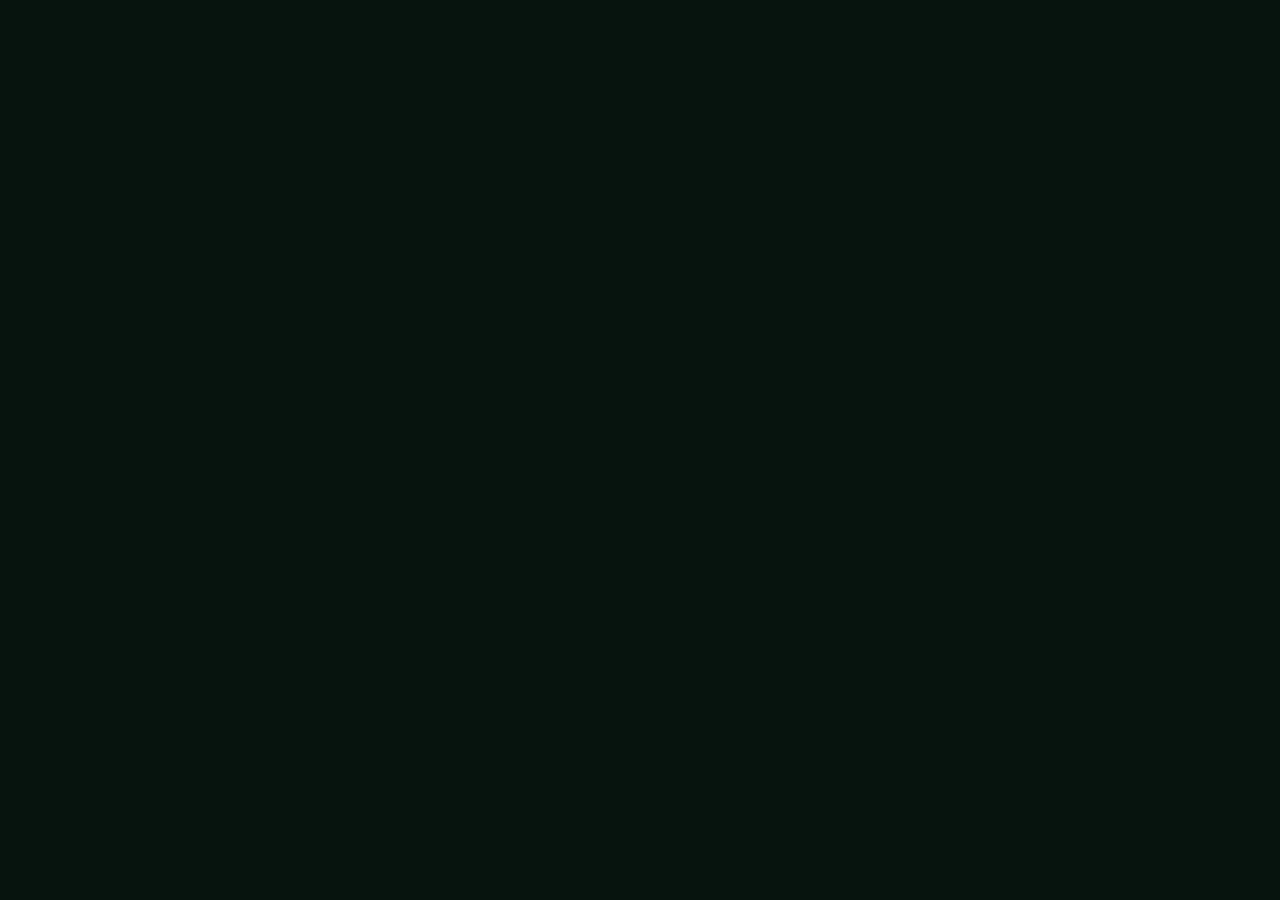
==== gallery.html @ 47a06848 "Add initial HTML structure for media gallery" ====
<!DOCTYPE html>
<html lang="en">

<head>

<meta charset="UTF-8">
<meta name="viewport" content="width=device-width, initial-scale=1.0">

<title>Official Media Gallery | Go Green Coin</title>

<meta name="description" content="Official Media Gallery of Go Green Coin. Browse our latest images, videos, campaigns and community activities.">

<link href="https://fonts.googleapis.com/css2?family=Poppins:wght@300;400;500;600;700;800&display=swap" rel="stylesheet">

<link rel="stylesheet" href="https://cdnjs.cloudflare.com/ajax/libs/font-awesome/6.7.2/css/all.min.css">

<style>

*{
margin:0;
padding:0;
box-sizing:border-box;
scroll-behavior:smooth;
}

body{
font-family:'Poppins',sans-serif;
background:#07140e;
color:#ffffff;
line-height:1.8;
}

a{
text-decoration:none;
color:#8dfc53;
}

header{
background:linear-gradient(135deg,#0b3d20,#0d6f3a);
padding:80px 20px;
text-align:center;
border-bottom:3px solid #18d45d;
}

.logo{
width:160px;
height:160px;
border-radius:50%;
border:5px solid #2cff71;
box-shadow:0 0 40px #00ff88;
margin-bottom:20px;
}

.hero-badge{
display:inline-block;
background:#18d45d;
color:#07140e;
padding:10px 20px;
border-radius:40px;
font-weight:700;
margin-bottom:20px;
}

h1{
font-size:52px;
font-weight:800;
margin-bottom:10px;
}

.subtitle{
font-size:24px;
font-weight:600;
color:#b7ff6b;
margin-bottom:20px;
}

.description{
max-width:900px;
margin:auto;
font-size:19px;
color:#dddddd;
}

nav{
background:#0b2416;
padding:18px;
display:flex;
justify-content:center;
gap:22px;
flex-wrap:wrap;
position:sticky;
top:0;
z-index:999;
border-bottom:1px solid #18d45d;
}

nav a{
color:white;
font-weight:600;
transition:.3s;
}

nav a:hover{
color:#8dfc53;
}

.container{
width:95%;
max-width:1250px;
margin:auto;
padding:60px 0;
}

.card{
background:#11291b;
padding:35px;
border-radius:20px;
margin-bottom:35px;
border:1px solid #1f6a3d;
box-shadow:0 0 20px rgba(0,255,120,.12);
}

h2{
font-size:34px;
color:#8dfc53;
margin-bottom:20px;
}

.btn{
display:inline-block;
background:#16b84e;
padding:14px 28px;
border-radius:12px;
font-weight:bold;
margin-top:25px;
color:white;
transition:.3s;
}

.btn:hover{
background:#1fdd61;
transform:translateY(-3px);
}

.gallery-grid{
display:grid;
grid-template-columns:repeat(auto-fit,minmax(280px,1fr));
gap:25px;
}

.gallery-item{
background:#143822;
border-radius:18px;
overflow:hidden;
transition:.3s;
}

.gallery-item:hover{
transform:translateY(-6px);
}

.gallery-item img{
width:100%;
height:220px;
object-fit:cover;
display:block;
}

.gallery-caption{
padding:18px;
text-align:center;
font-weight:600;
}

@media(max-width:768px){

.logo{
width:120px;
height:120px;
}

h1{
font-size:36px;
}

.subtitle{
font-size:20px;
}

.description{
font-size:17px;
}

}

</style>

</head>
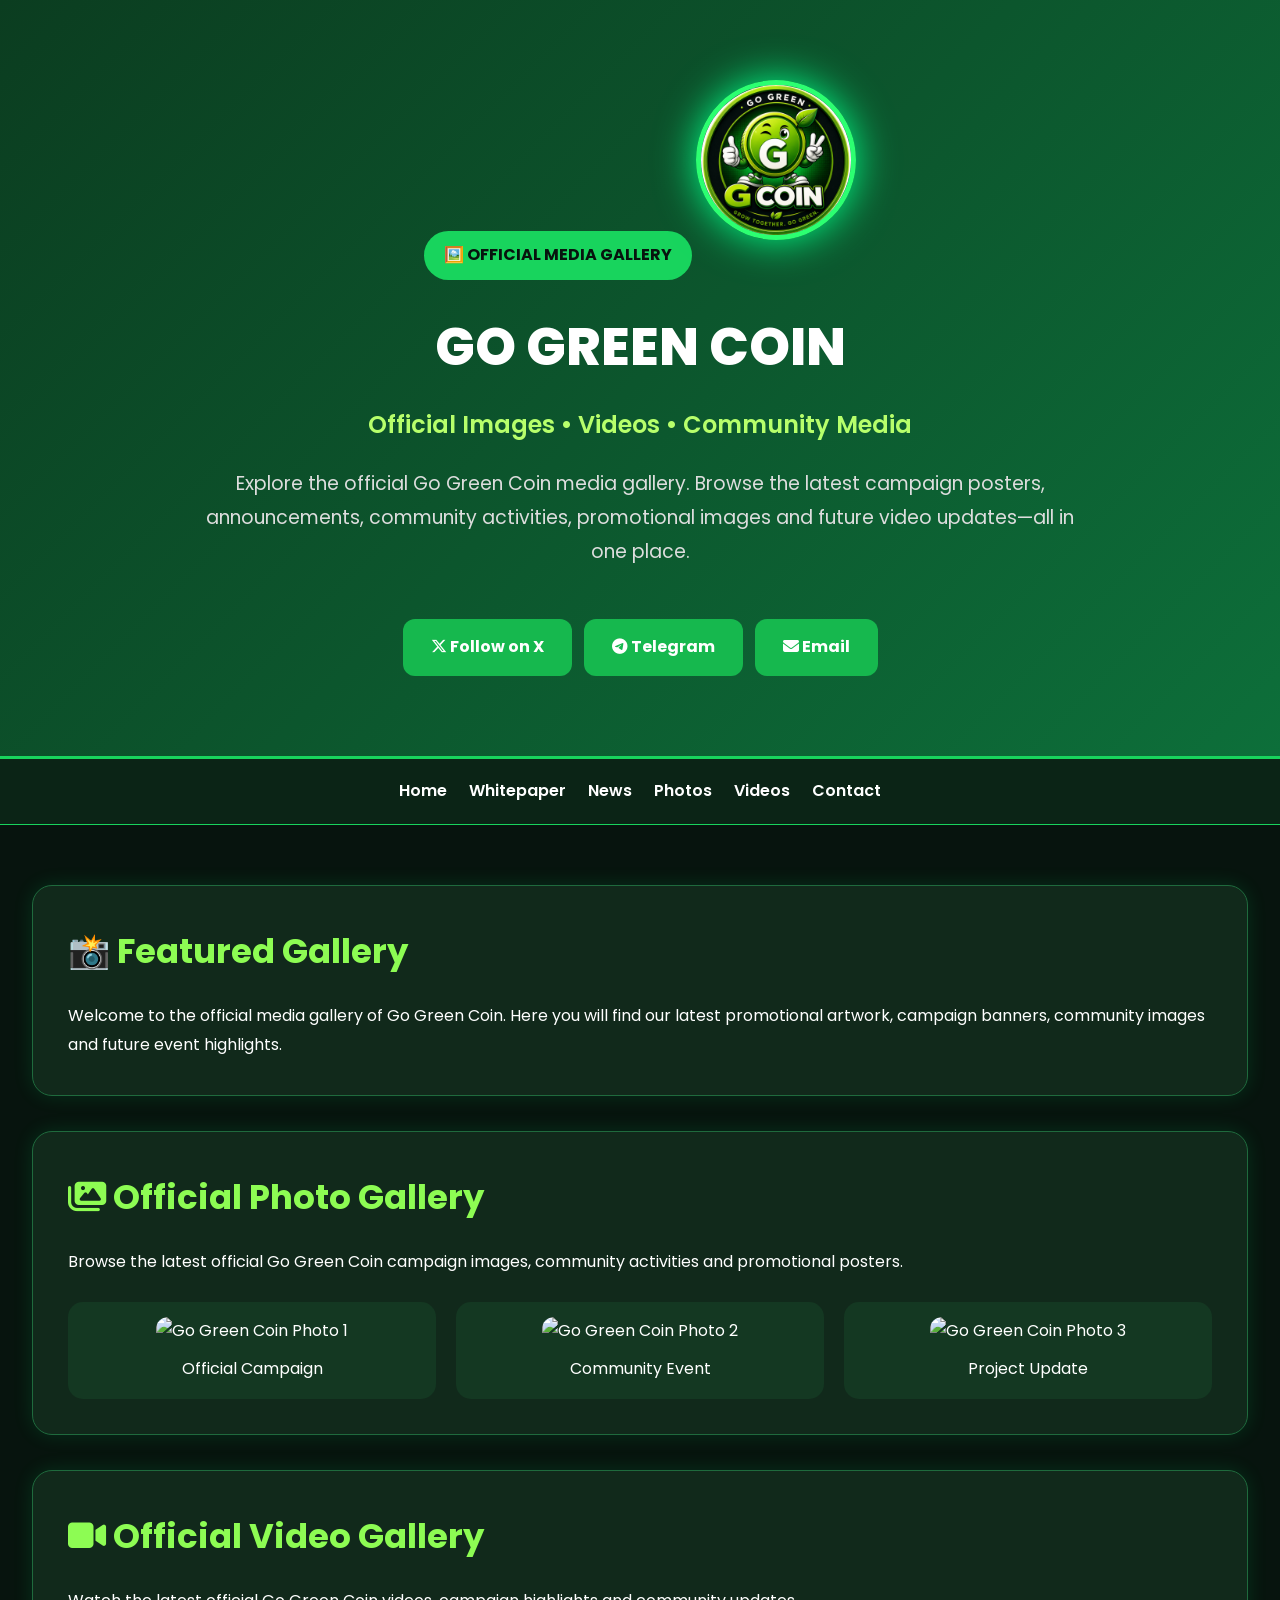
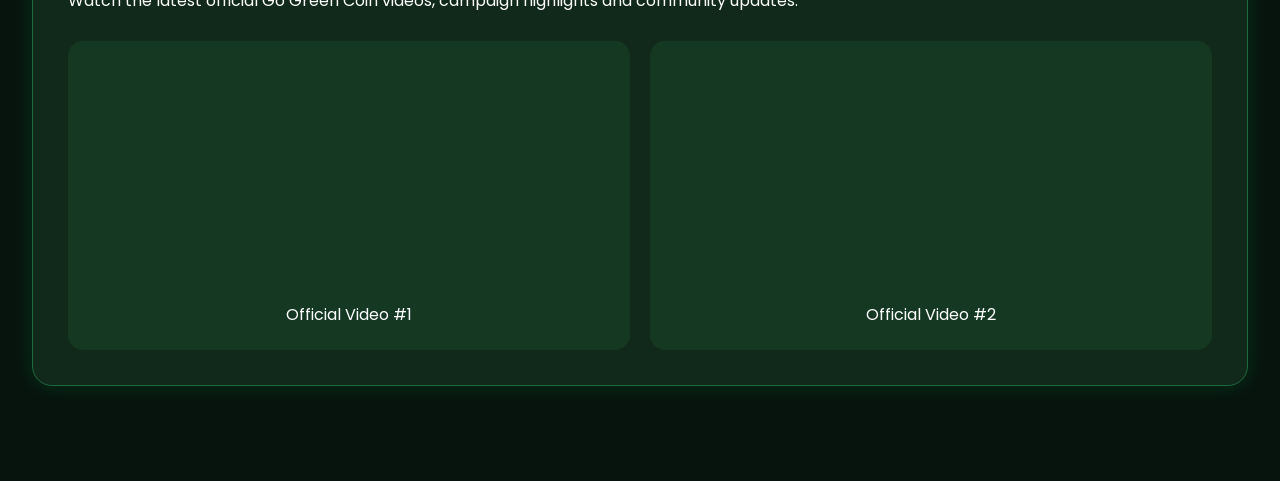
==== commit 0352da45: "Create official media gallery in gallery.html Added official media gallery section with images and v" ====
--- a/gallery.html
+++ b/gallery.html
@@ -196,3 +196,129 @@
 </style>
 
 </head>
+<body>
+
+<header>
+
+<div class="hero-badge">
+🖼️ OFFICIAL MEDIA GALLERY
+</div>
+
+<img src="logo.png" class="logo" alt="Go Green Coin Logo">
+
+<h1>GO GREEN COIN</h1>
+
+<div class="subtitle">
+Official Images • Videos • Community Media
+</div>
+
+<p class="description">
+Explore the official Go Green Coin media gallery. Browse the latest campaign posters, announcements, community activities, promotional images and future video updates—all in one place.
+</p>
+
+<div style="margin-top:25px;display:flex;justify-content:center;gap:12px;flex-wrap:wrap;">
+
+<a href="https://x.com/gogreencoinx" target="_blank" class="btn">
+<i class="fab fa-x-twitter"></i> Follow on X
+</a>
+
+<a href="https://t.me/Gcoinmeme" target="_blank" class="btn">
+<i class="fab fa-telegram"></i> Telegram
+</a>
+
+<a href="mailto:gogreengcoin@gmail.com" class="btn">
+<i class="fas fa-envelope"></i> Email
+</a>
+
+</div>
+
+</header>
+
+<nav>
+
+<a href="index.html">Home</a>
+
+<a href="whitepaper.html">Whitepaper</a>
+
+<a href="news.html">News</a>
+
+<a href="#photos">Photos</a>
+
+<a href="#videos">Videos</a>
+
+<a href="#contact">Contact</a>
+
+</nav>
+
+<div class="container">
+
+<section class="card">
+
+<h2>📸 Featured Gallery</h2>
+
+<p>
+Welcome to the official media gallery of Go Green Coin. Here you will find our latest promotional artwork, campaign banners, community images and future event highlights.
+</p>
+
+</section>
+<section id="photos" class="card">
+
+<h2><i class="fas fa-images"></i> Official Photo Gallery</h2>
+
+<p style="margin-bottom:25px;">
+Browse the latest official Go Green Coin campaign images, community activities and promotional posters.
+</p>
+
+<div style="display:grid;grid-template-columns:repeat(auto-fit,minmax(260px,1fr));gap:20px;">
+
+<div style="background:#143822;padding:15px;border-radius:15px;text-align:center;">
+<img src="images/photo1.jpg" alt="Go Green Coin Photo 1" style="width:100%;border-radius:12px;">
+<p style="margin-top:10px;">Official Campaign</p>
+</div>
+
+<div style="background:#143822;padding:15px;border-radius:15px;text-align:center;">
+<img src="images/photo2.jpg" alt="Go Green Coin Photo 2" style="width:100%;border-radius:12px;">
+<p style="margin-top:10px;">Community Event</p>
+</div>
+
+<div style="background:#143822;padding:15px;border-radius:15px;text-align:center;">
+<img src="images/photo3.jpg" alt="Go Green Coin Photo 3" style="width:100%;border-radius:12px;">
+<p style="margin-top:10px;">Project Update</p>
+</div>
+
+</div>
+
+</section>
+<section id="videos" class="card">
+
+<h2><i class="fas fa-video"></i> Official Video Gallery</h2>
+
+<p style="margin-bottom:25px;">
+Watch the latest official Go Green Coin videos, campaign highlights and community updates.
+</p>
+
+<div style="display:grid;grid-template-columns:repeat(auto-fit,minmax(300px,1fr));gap:20px;">
+
+<div style="background:#143822;padding:20px;border-radius:15px;text-align:center;">
+<iframe width="100%" height="220"
+src="https://www.youtube.com/embed/"
+title="Official Video"
+frameborder="0"
+allowfullscreen>
+</iframe>
+<p style="margin-top:10px;">Official Video #1</p>
+</div>
+
+<div style="background:#143822;padding:20px;border-radius:15px;text-align:center;">
+<iframe width="100%" height="220"
+src="https://www.youtube.com/embed/"
+title="Official Video"
+frameborder="0"
+allowfullscreen>
+</iframe>
+<p style="margin-top:10px;">Official Video #2</p>
+</div>
+
+</div>
+
+</section>
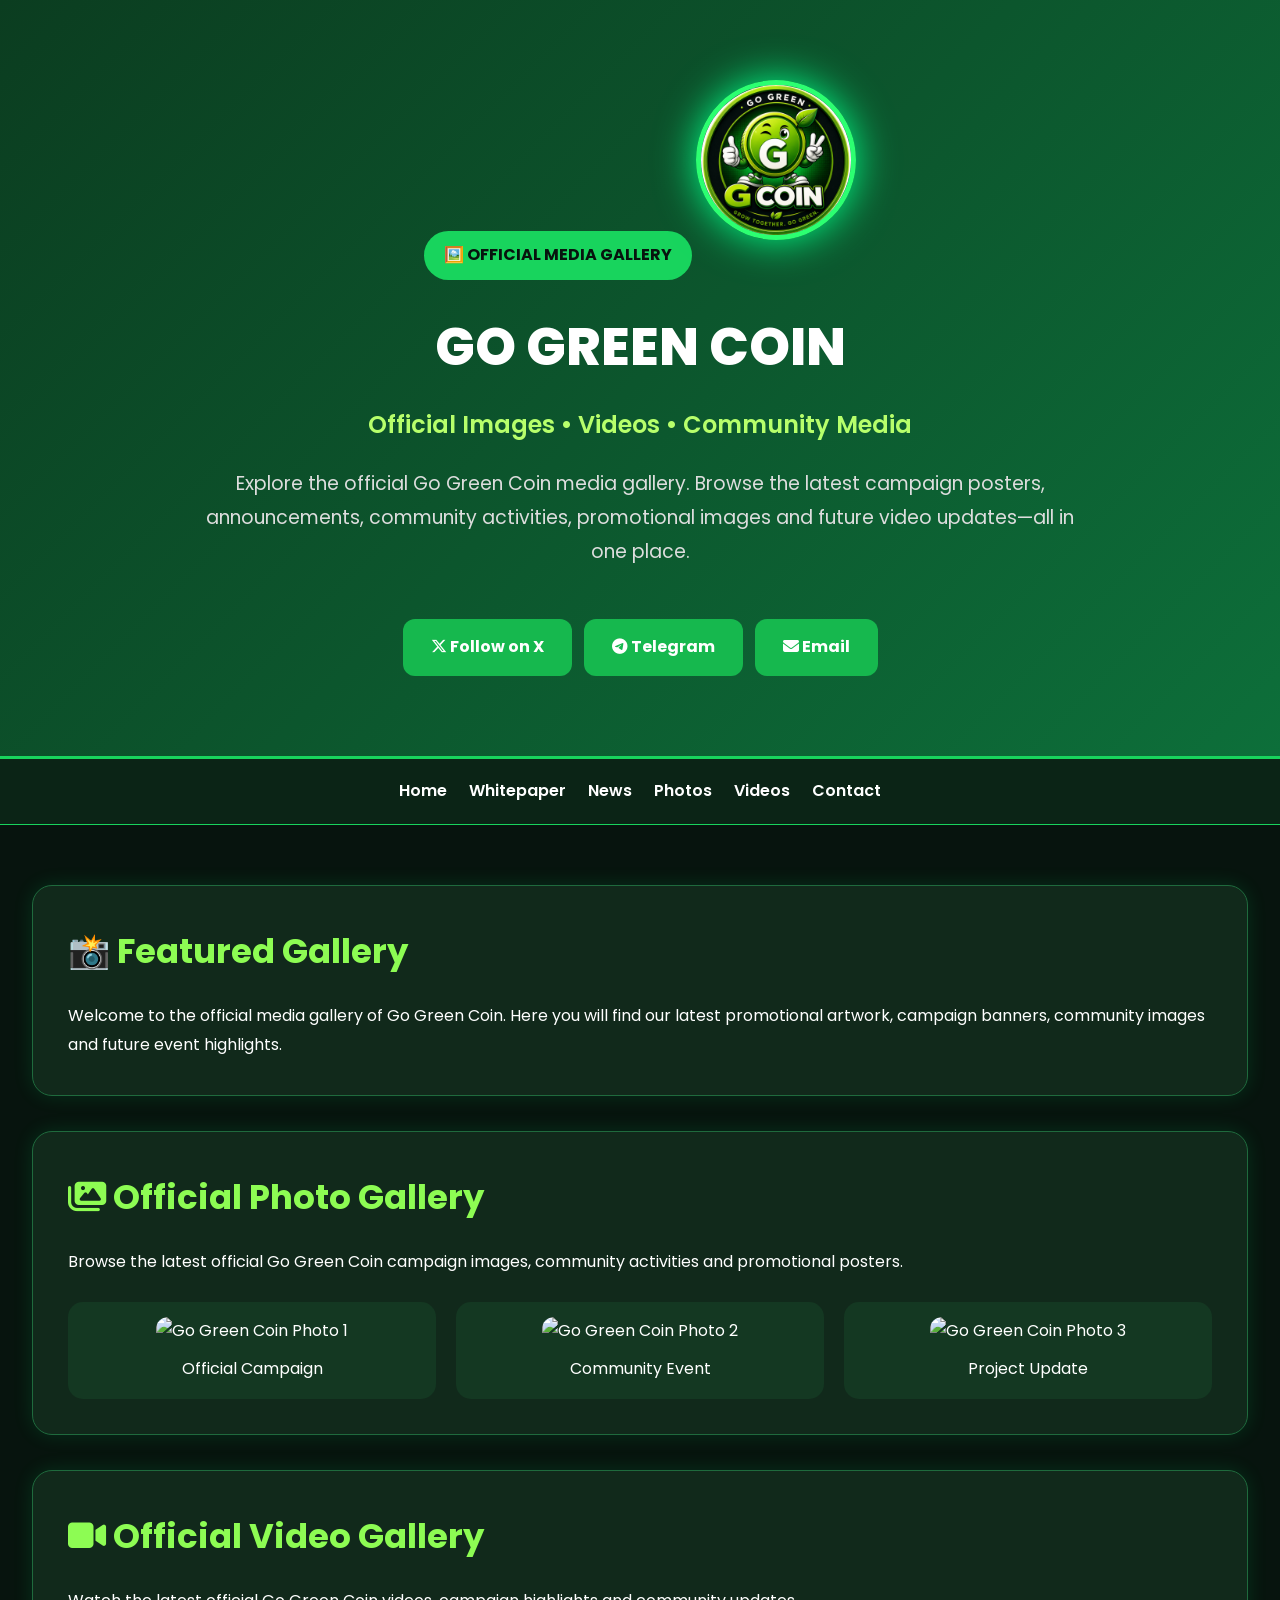
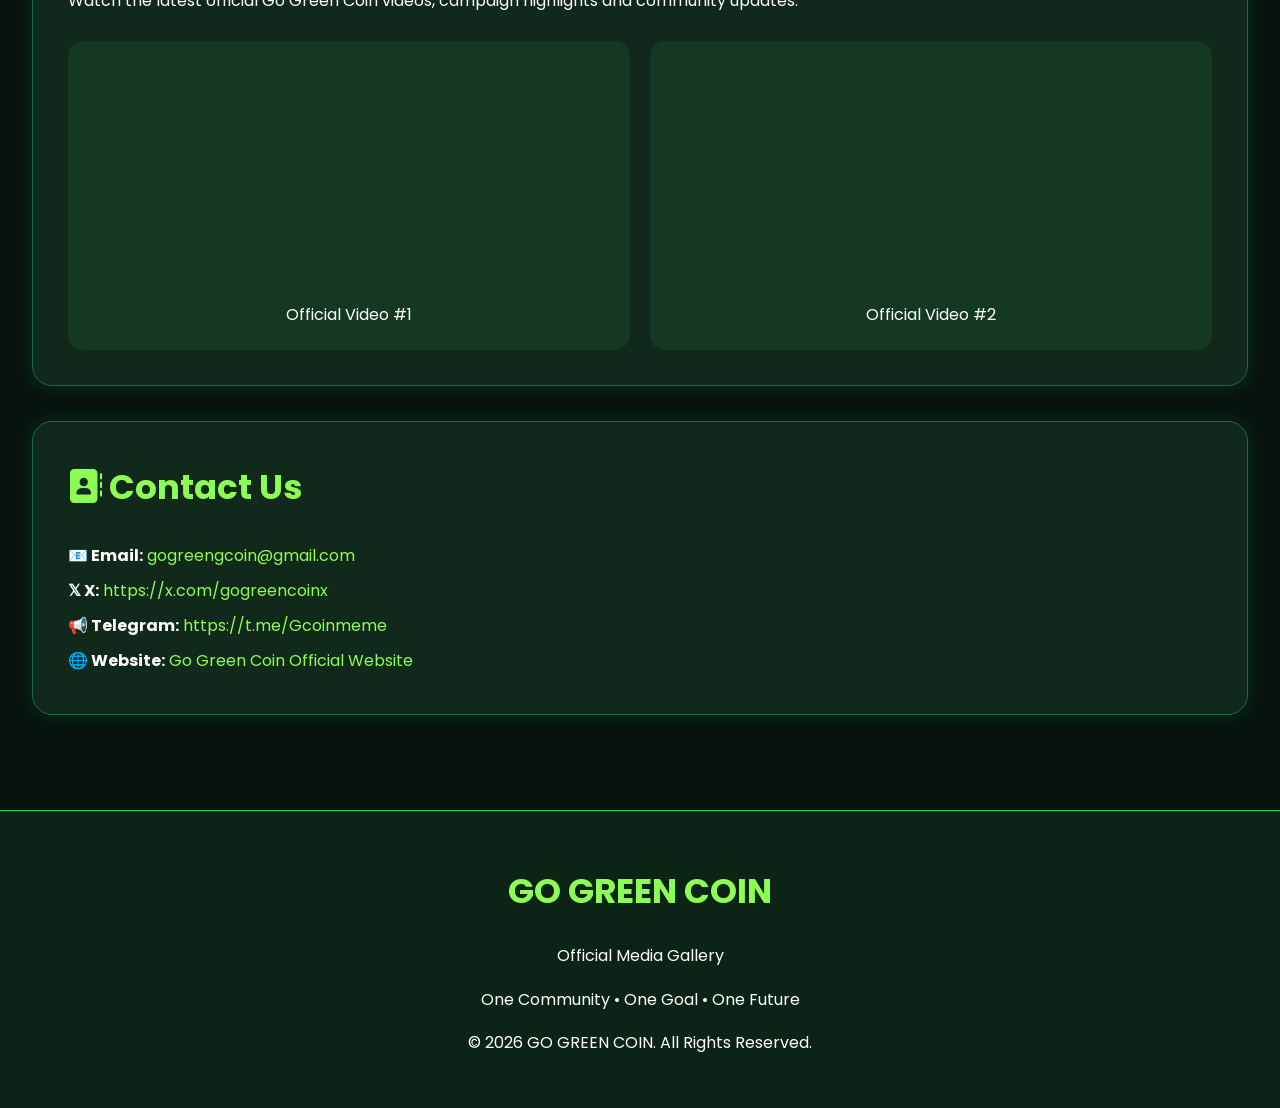
==== commit f70f7f08: "Add contact section and footer to gallery.html" ====
--- a/gallery.html
+++ b/gallery.html
@@ -322,3 +322,62 @@
 </div>
 
 </section>
+<section id="contact" class="card">
+
+<h2><i class="fas fa-address-book"></i> Contact Us</h2>
+
+<ul style="list-style:none;padding:0;line-height:2.2;">
+
+<li>
+<strong>📧 Email:</strong>
+<a href="mailto:gogreengcoin@gmail.com">
+gogreengcoin@gmail.com
+</a>
+</li>
+
+<li>
+<strong>𝕏 X:</strong>
+<a href="https://x.com/gogreencoinx" target="_blank">
+https://x.com/gogreencoinx
+</a>
+</li>
+
+<li>
+<strong>📢 Telegram:</strong>
+<a href="https://t.me/Gcoinmeme" target="_blank">
+https://t.me/Gcoinmeme
+</a>
+</li>
+
+<li>
+<strong>🌐 Website:</strong>
+<a href="https://gogreencoin-g.github.io/" target="_blank">
+Go Green Coin Official Website
+</a>
+</li>
+
+</ul>
+
+</section>
+
+</div>
+
+<footer style="text-align:center;padding:50px 20px;background:#0b2416;border-top:1px solid #18d45d;">
+
+<h2 style="color:#8dfc53;">GO GREEN COIN</h2>
+
+<p>Official Media Gallery</p>
+
+<p style="margin-top:15px;">
+One Community • One Goal • One Future
+</p>
+
+<p style="margin-top:15px;">
+© 2026 GO GREEN COIN. All Rights Reserved.
+</p>
+
+</footer>
+
+</body>
+
+</html>
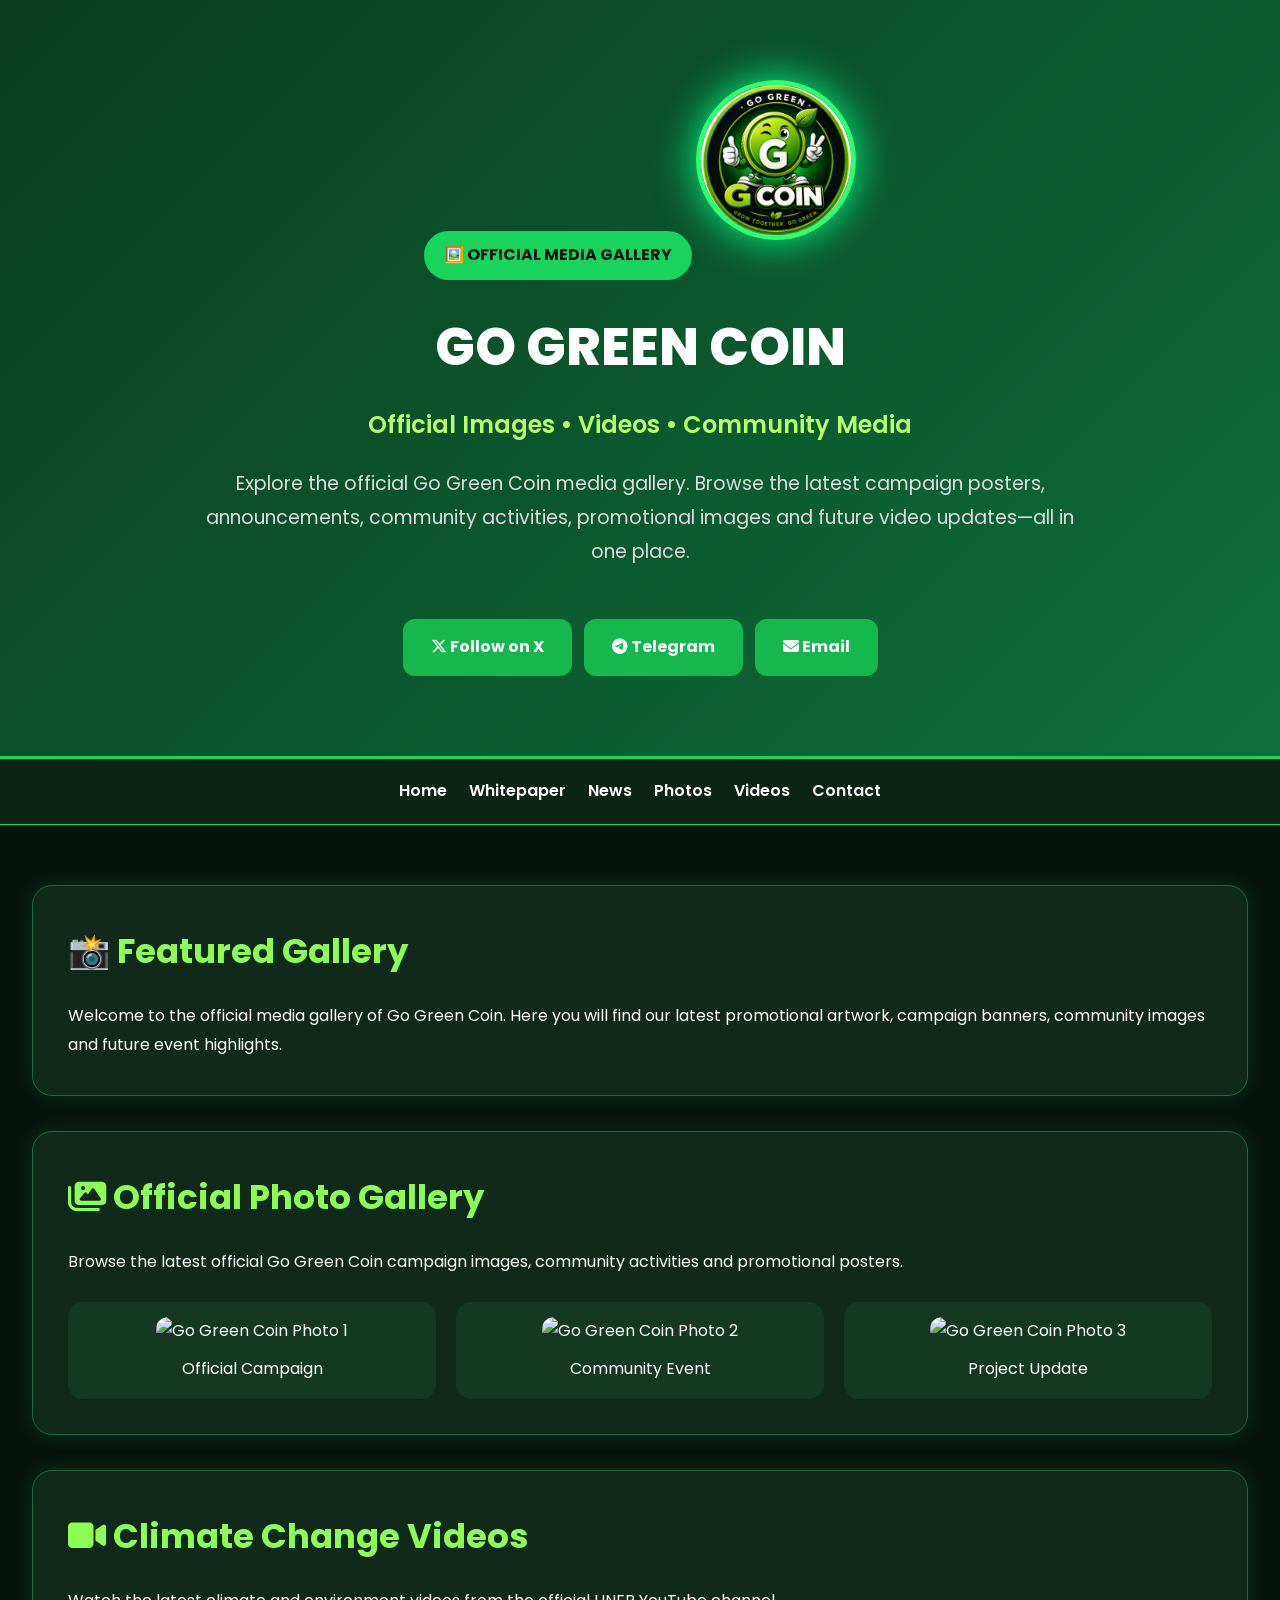
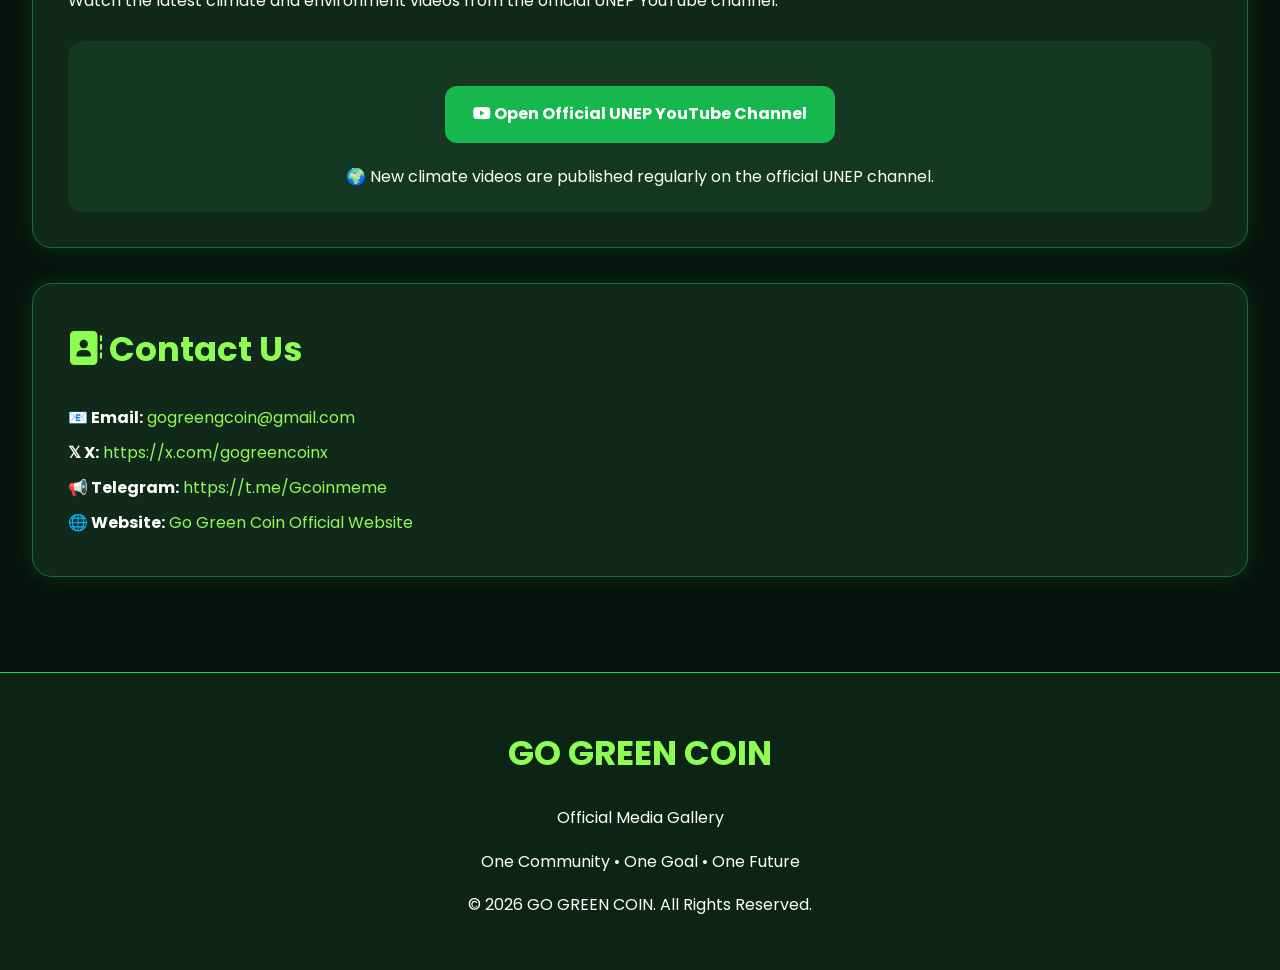
==== commit f1fce0ae: "Revise video gallery to highlight UNEP climate videos Updated the video section to focus on climate " ====
--- a/gallery.html
+++ b/gallery.html
@@ -291,33 +291,22 @@
 </section>
 <section id="videos" class="card">
 
-<h2><i class="fas fa-video"></i> Official Video Gallery</h2>
+<h2><i class="fas fa-video"></i> Climate Change Videos</h2>
 
 <p style="margin-bottom:25px;">
-Watch the latest official Go Green Coin videos, campaign highlights and community updates.
-</p>
-
-<div style="display:grid;grid-template-columns:repeat(auto-fit,minmax(300px,1fr));gap:20px;">
+Watch the latest climate and environment videos from the official UNEP YouTube channel.
+</p>
 
 <div style="background:#143822;padding:20px;border-radius:15px;text-align:center;">
-<iframe width="100%" height="220"
-src="https://www.youtube.com/embed/"
-title="Official Video"
-frameborder="0"
-allowfullscreen>
-</iframe>
-<p style="margin-top:10px;">Official Video #1</p>
-</div>
-
-<div style="background:#143822;padding:20px;border-radius:15px;text-align:center;">
-<iframe width="100%" height="220"
-src="https://www.youtube.com/embed/"
-title="Official Video"
-frameborder="0"
-allowfullscreen>
-</iframe>
-<p style="margin-top:10px;">Official Video #2</p>
-</div>
+
+<a href="https://www.youtube.com/@UNEP" target="_blank" class="btn">
+<i class="fab fa-youtube"></i>
+Open Official UNEP YouTube Channel
+</a>
+
+<p style="margin-top:20px;">
+🌍 New climate videos are published regularly on the official UNEP channel.
+</p>
 
 </div>
 
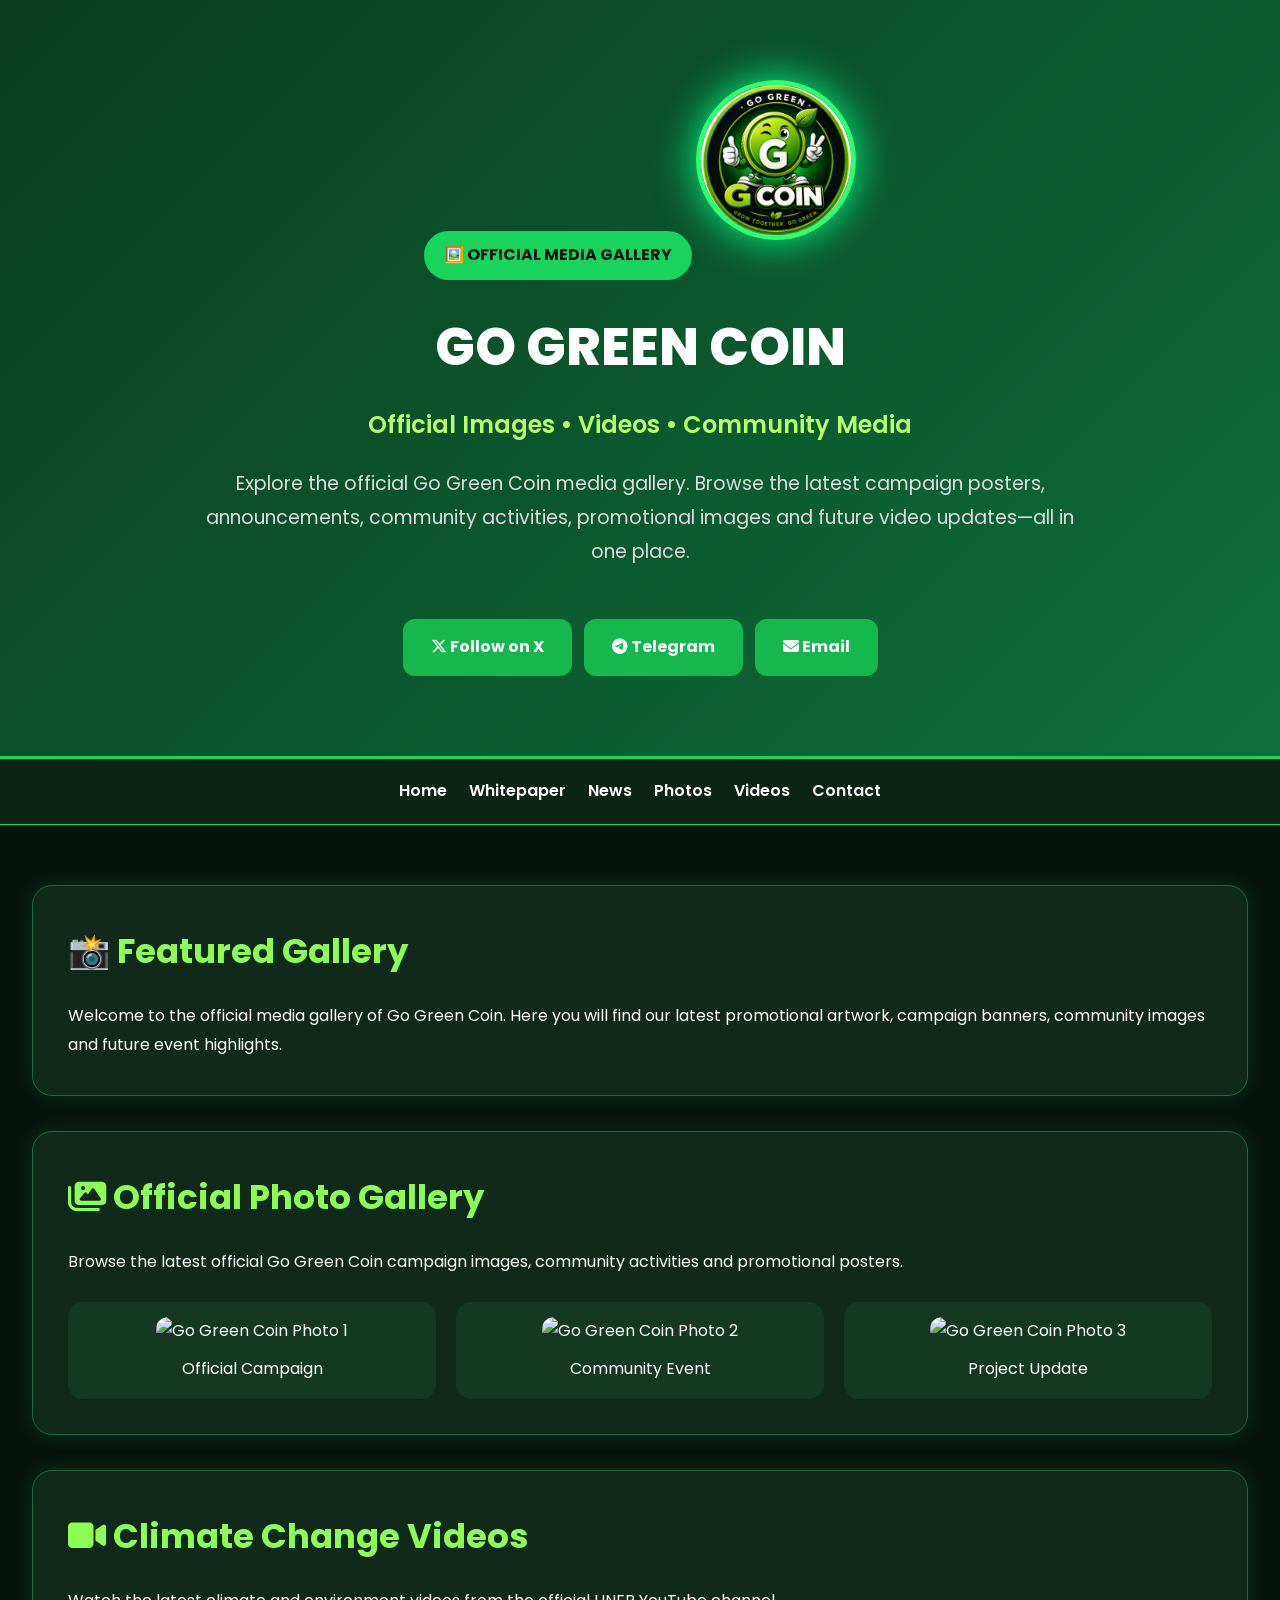
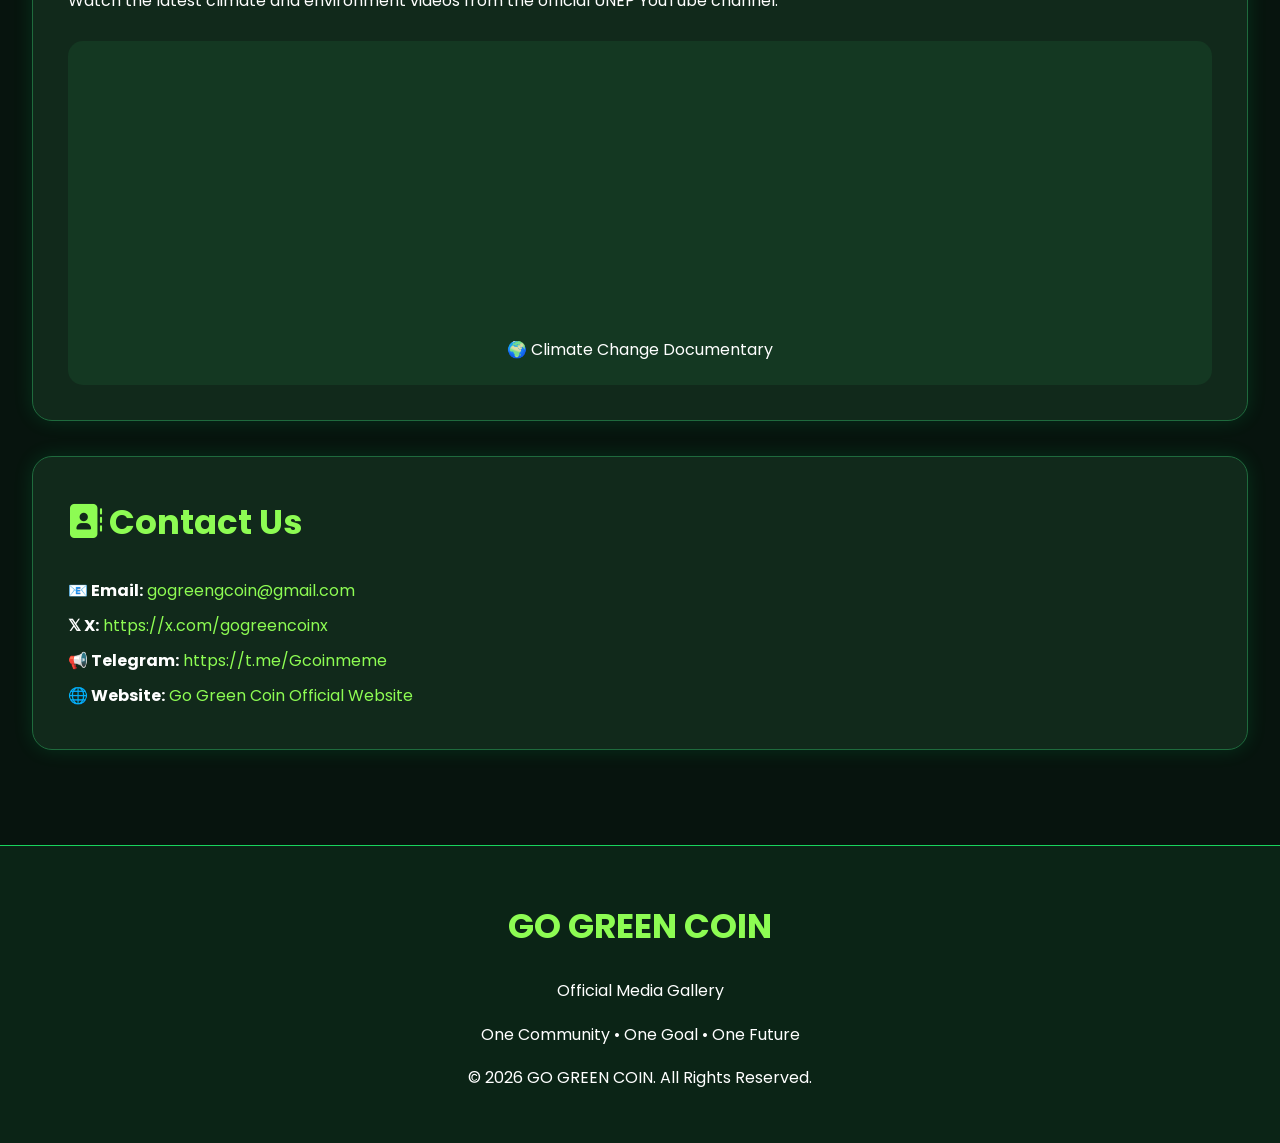
==== commit 7846c45c: "Embed UNEP YouTube video and update styles Updated the UNEP YouTube section with an embedded video a" ====
--- a/gallery.html
+++ b/gallery.html
@@ -297,15 +297,21 @@
 Watch the latest climate and environment videos from the official UNEP YouTube channel.
 </p>
 
-<div style="background:#143822;padding:20px;border-radius:15px;text-align:center;">
-
-<a href="https://www.youtube.com/@UNEP" target="_blank" class="btn">
-<i class="fab fa-youtube"></i>
-Open Official UNEP YouTube Channel
-</a>
-
-<p style="margin-top:20px;">
-🌍 New climate videos are published regularly on the official UNEP channel.
+<div style="background:#143822;padding:20px;border-radius:15px;">
+
+<iframe
+width="100%"
+height="250"
+src="https://www.youtube.com/embed/ygeEuv_kaHM"
+title="Climate Change Video"
+frameborder="0"
+allow="accelerometer; autoplay; clipboard-write; encrypted-media; gyroscope; picture-in-picture; web-share"
+referrerpolicy="strict-origin-when-cross-origin"
+allowfullscreen>
+</iframe>
+
+<p style="margin-top:15px;text-align:center;">
+🌍 Climate Change Documentary
 </p>
 
 </div>
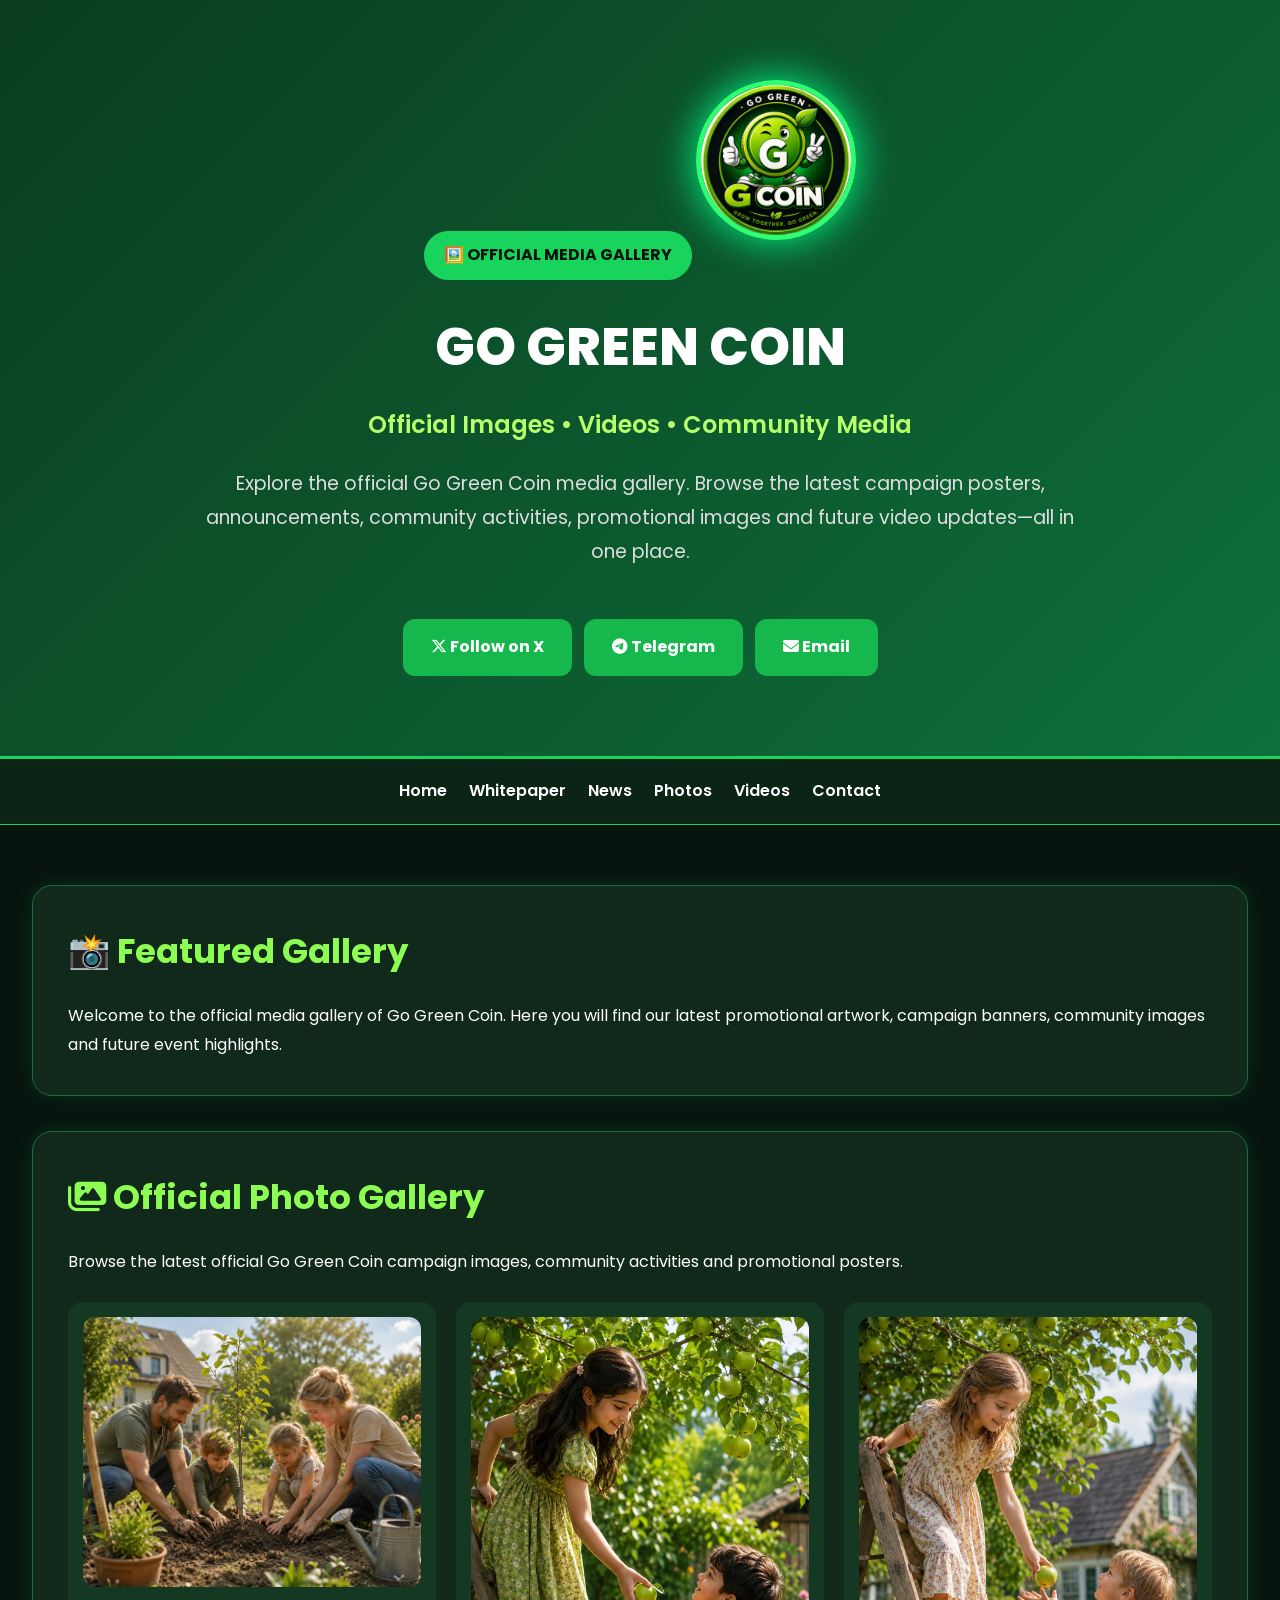
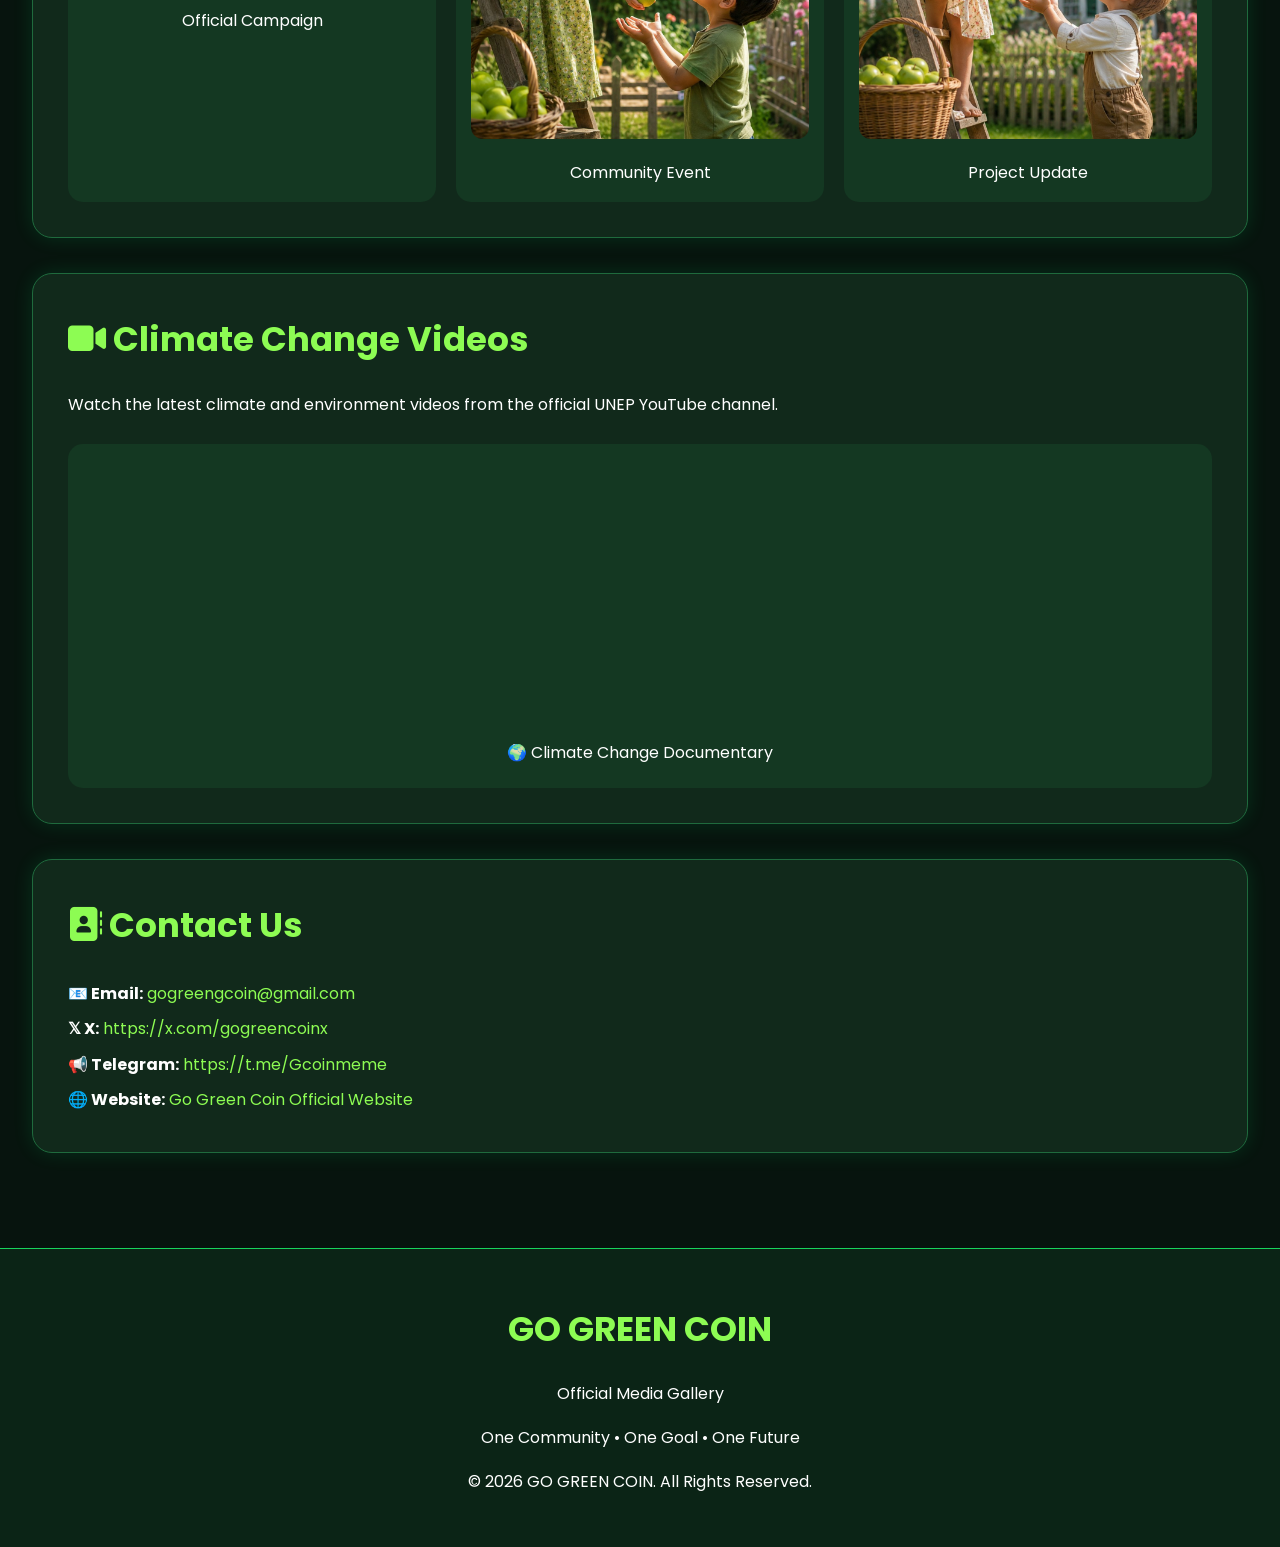
==== commit a29ffb5e: "Replace image sources in gallery.html" ====
--- a/gallery.html
+++ b/gallery.html
@@ -272,17 +272,17 @@
 <div style="display:grid;grid-template-columns:repeat(auto-fit,minmax(260px,1fr));gap:20px;">
 
 <div style="background:#143822;padding:15px;border-radius:15px;text-align:center;">
-<img src="images/photo1.jpg" alt="Go Green Coin Photo 1" style="width:100%;border-radius:12px;">
+<img  <img src="HM8PoR5aYAACu05.jpg"alt="Go Green Coin Photo 1" style="width:100%;border-radius:12px;">
 <p style="margin-top:10px;">Official Campaign</p>
 </div>
 
 <div style="background:#143822;padding:15px;border-radius:15px;text-align:center;">
-<img src="images/photo2.jpg" alt="Go Green Coin Photo 2" style="width:100%;border-radius:12px;">
+<img <img src="HNAQQTnbsAAaZut.jpg"alt="Go Green Coin Photo 2" style="width:100%;border-radius:12px;">
 <p style="margin-top:10px;">Community Event</p>
 </div>
 
 <div style="background:#143822;padding:15px;border-radius:15px;text-align:center;">
-<img src="images/photo3.jpg" alt="Go Green Coin Photo 3" style="width:100%;border-radius:12px;">
+<img src="HM7YG1uawAA6iqr.jpg"alt="Go Green Coin Photo 3" style="width:100%;border-radius:12px;">
 <p style="margin-top:10px;">Project Update</p>
 </div>
 
